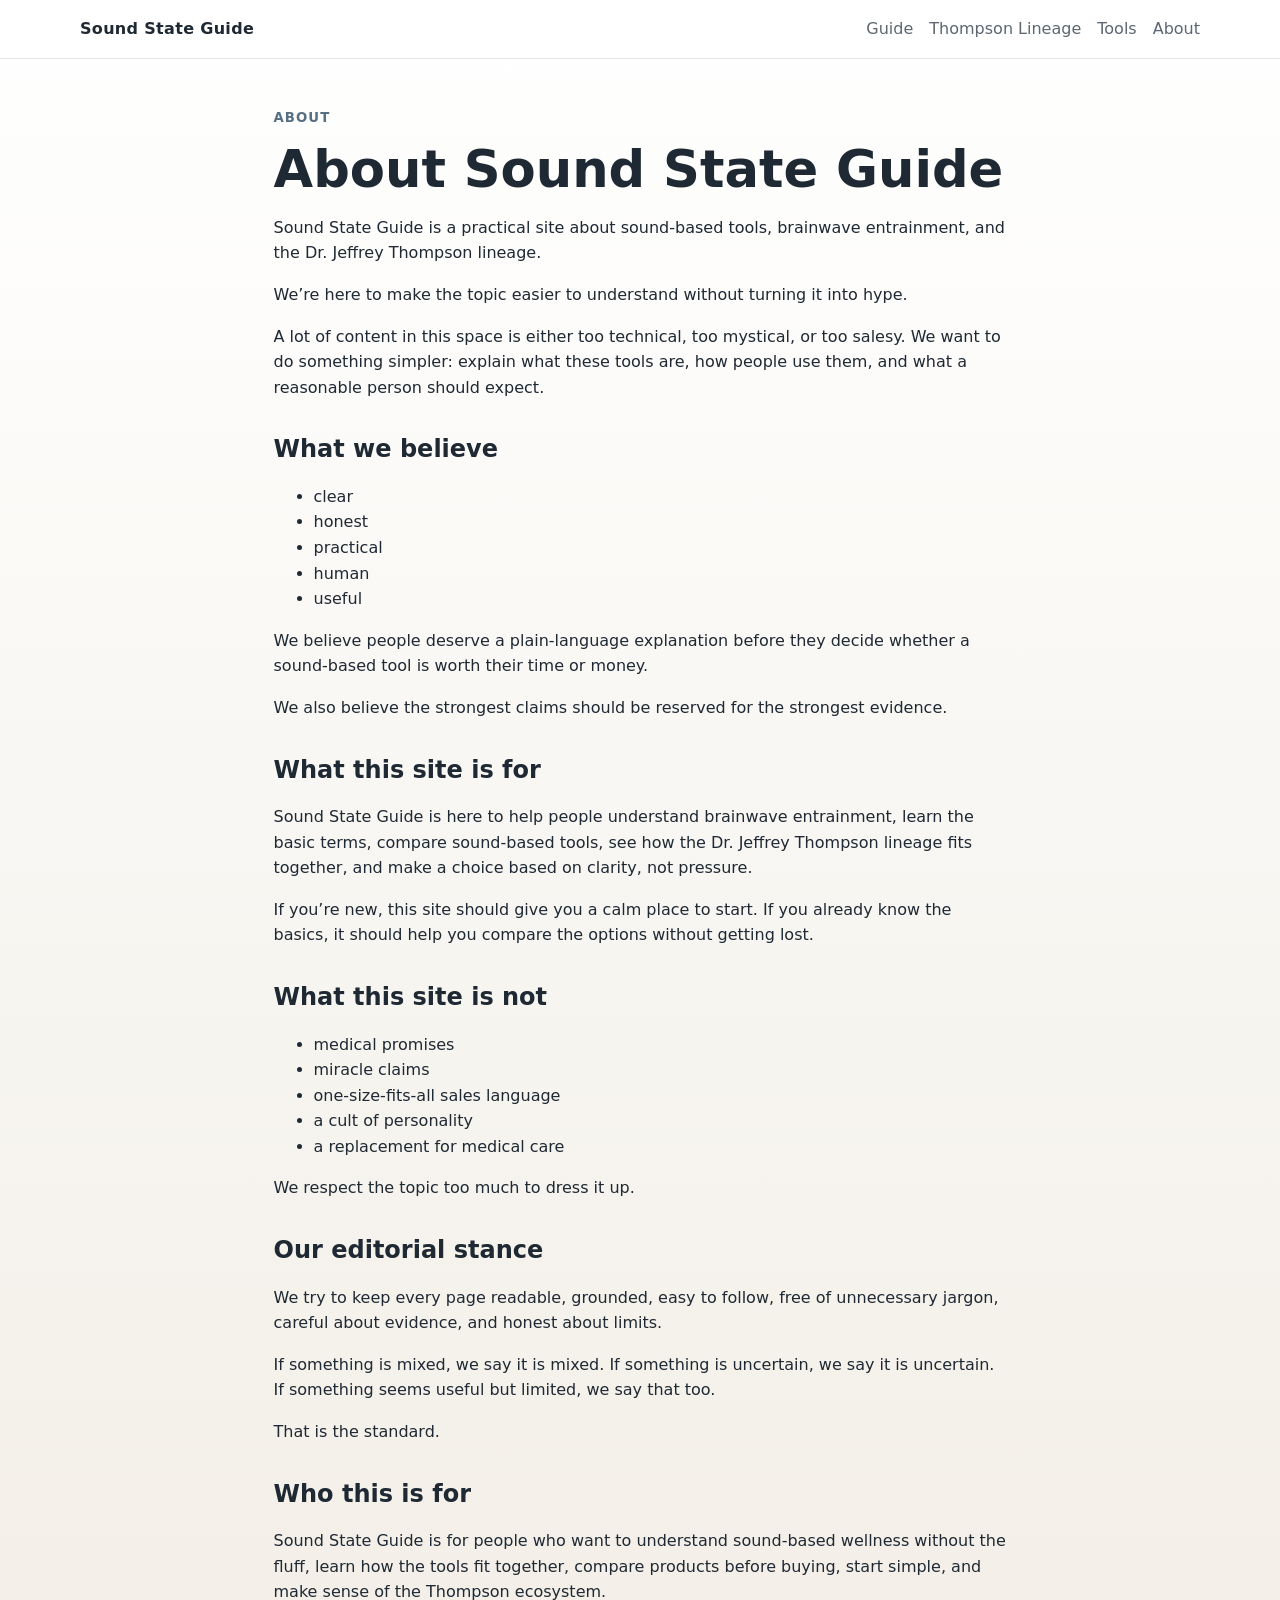
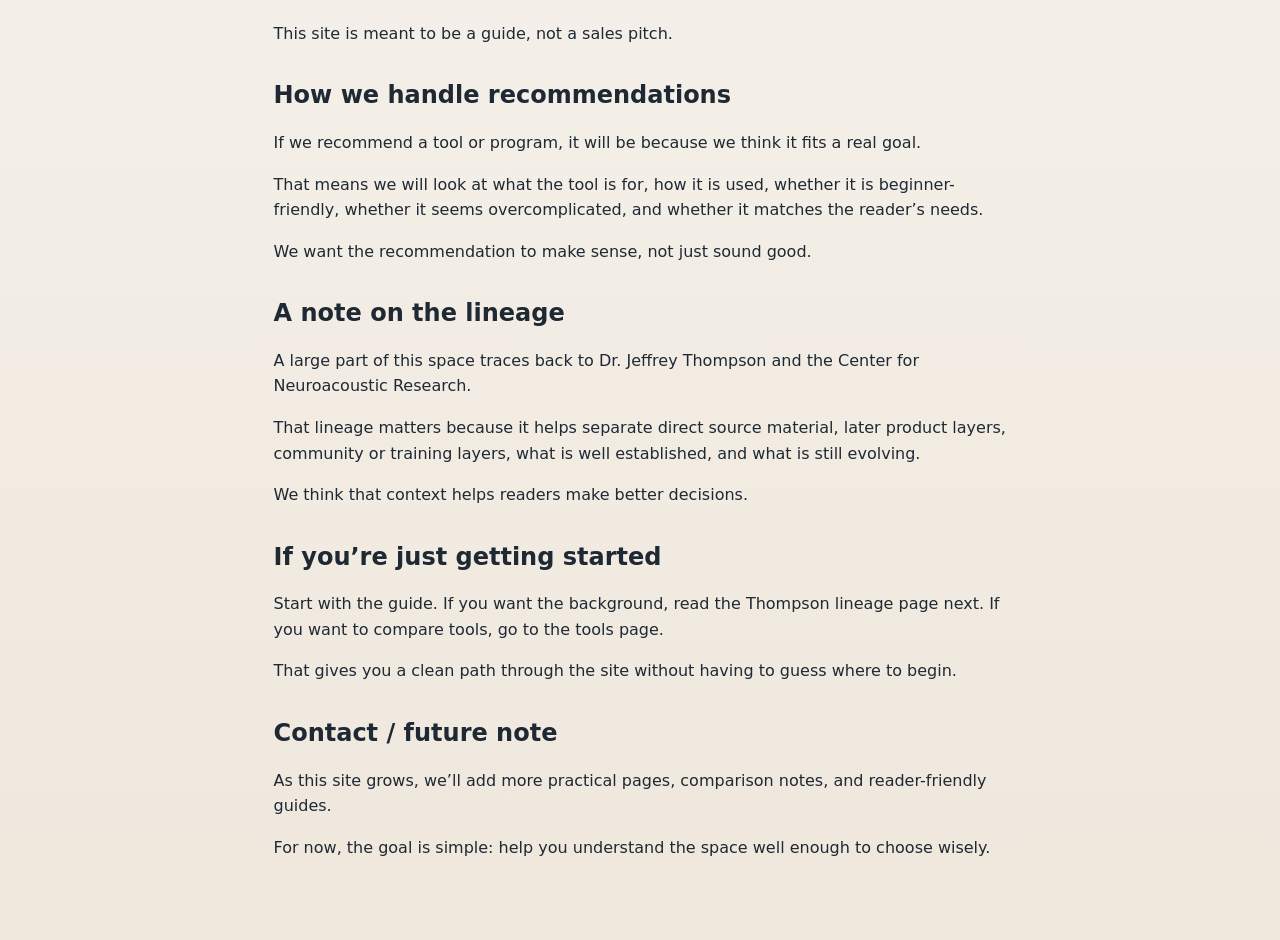
==== about/index.html @ a7209b44 "build Sound State Guide starter site 👾 Generated with [Letta Code](https://letta.com)  Co-Authored-B" ====
<!doctype html>
<html lang="en">
<head>
  <meta charset="utf-8" />
  <meta name="viewport" content="width=device-width, initial-scale=1" />
  <title>About | Sound State Guide</title>
  <meta name="description" content="About Sound State Guide and its practical, humanized approach to sound-based tools and the Dr. Jeffrey Thompson lineage." />
  <link rel="icon" href="/assets/img/favicon.svg" type="image/svg+xml" />
  <link rel="stylesheet" href="/assets/css/styles.css" />
  <script type="application/ld+json">{
    "@context": "https://schema.org",
    "@graph": [
      {
        "@type": "WebPage",
        "@id": "https://focusingpulse.github.io/Sound-State-Guide/about/#webpage",
        "url": "https://focusingpulse.github.io/Sound-State-Guide/about/",
        "name": "About",
        "description": "About Sound State Guide and its practical, humanized approach to sound-based tools and the Dr. Jeffrey Thompson lineage.",
        "isPartOf": {
          "@id": "https://focusingpulse.github.io/Sound-State-Guide/#website"
        }
      },
      {
        "@type": "AboutPage",
        "@id": "https://focusingpulse.github.io/Sound-State-Guide/about/#aboutpage",
        "name": "About Sound State Guide",
        "description": "About Sound State Guide and its editorial stance."
      }
    ]
  }</script>
</head>
<body>
  <header class="site-header">
    <div class="container nav-wrap">
      <a class="brand" href="/">Sound State Guide</a>
      <nav class="site-nav" aria-label="Primary">
        <a href="/guide/">Guide</a>
        <a href="/thompson-lineage/">Thompson Lineage</a>
        <a href="/tools/">Tools</a>
        <a href="/about/">About</a>
      </nav>
    </div>
  </header>
  <main class="page">
    <div class="container prose">
      <p class="eyebrow">About</p>
      <h1>About Sound State Guide</h1>
      <p>Sound State Guide is a practical site about sound-based tools, brainwave entrainment, and the Dr. Jeffrey Thompson lineage.</p>
      <p>We’re here to make the topic easier to understand without turning it into hype.</p>
      <p>A lot of content in this space is either too technical, too mystical, or too salesy. We want to do something simpler: explain what these tools are, how people use them, and what a reasonable person should expect.</p>

      <h2>What we believe</h2>
      <ul>
        <li>clear</li>
        <li>honest</li>
        <li>practical</li>
        <li>human</li>
        <li>useful</li>
      </ul>
      <p>We believe people deserve a plain-language explanation before they decide whether a sound-based tool is worth their time or money.</p>
      <p>We also believe the strongest claims should be reserved for the strongest evidence.</p>

      <h2>What this site is for</h2>
      <p>Sound State Guide is here to help people understand brainwave entrainment, learn the basic terms, compare sound-based tools, see how the Dr. Jeffrey Thompson lineage fits together, and make a choice based on clarity, not pressure.</p>
      <p>If you’re new, this site should give you a calm place to start. If you already know the basics, it should help you compare the options without getting lost.</p>

      <h2>What this site is not</h2>
      <ul>
        <li>medical promises</li>
        <li>miracle claims</li>
        <li>one-size-fits-all sales language</li>
        <li>a cult of personality</li>
        <li>a replacement for medical care</li>
      </ul>
      <p>We respect the topic too much to dress it up.</p>

      <h2>Our editorial stance</h2>
      <p>We try to keep every page readable, grounded, easy to follow, free of unnecessary jargon, careful about evidence, and honest about limits.</p>
      <p>If something is mixed, we say it is mixed. If something is uncertain, we say it is uncertain. If something seems useful but limited, we say that too.</p>
      <p>That is the standard.</p>

      <h2>Who this is for</h2>
      <p>Sound State Guide is for people who want to understand sound-based wellness without the fluff, learn how the tools fit together, compare products before buying, start simple, and make sense of the Thompson ecosystem.</p>
      <p>This site is meant to be a guide, not a sales pitch.</p>

      <h2>How we handle recommendations</h2>
      <p>If we recommend a tool or program, it will be because we think it fits a real goal.</p>
      <p>That means we will look at what the tool is for, how it is used, whether it is beginner-friendly, whether it seems overcomplicated, and whether it matches the reader’s needs.</p>
      <p>We want the recommendation to make sense, not just sound good.</p>

      <h2>A note on the lineage</h2>
      <p>A large part of this space traces back to Dr. Jeffrey Thompson and the Center for Neuroacoustic Research.</p>
      <p>That lineage matters because it helps separate direct source material, later product layers, community or training layers, what is well established, and what is still evolving.</p>
      <p>We think that context helps readers make better decisions.</p>

      <h2>If you’re just getting started</h2>
      <p>Start with the guide. If you want the background, read the Thompson lineage page next. If you want to compare tools, go to the tools page.</p>
      <p>That gives you a clean path through the site without having to guess where to begin.</p>

      <h2>Contact / future note</h2>
      <p>As this site grows, we’ll add more practical pages, comparison notes, and reader-friendly guides.</p>
      <p>For now, the goal is simple: help you understand the space well enough to choose wisely.</p>
    </div>
  </main>
</body>
</html>
---- assets/css/styles.css ----
:root {
  --bg: #f6f4ef;
  --bg-alt: #efe7dc;
  --panel: #ffffff;
  --soft: #ece6db;
  --text: #1f2933;
  --muted: #5d6770;
  --accent: #566f82;
  --accent-2: #7a8f6a;
  --accent-dark: #334954;
  --border: rgba(31, 41, 51, 0.12);
  --shadow: 0 16px 40px rgba(31, 41, 51, 0.08);
  --radius: 20px;
  --max: 1120px;
}

* { box-sizing: border-box; }
html { scroll-behavior: smooth; }
body {
  margin: 0;
  font-family: Inter, ui-sans-serif, system-ui, -apple-system, BlinkMacSystemFont, "Segoe UI", sans-serif;
  color: var(--text);
  background:
    linear-gradient(180deg, rgba(255,255,255,0.9) 0%, rgba(246,244,239,0.95) 40%, rgba(239,231,220,1) 100%);
  line-height: 1.6;
}
a { color: inherit; text-decoration: none; }
img { max-width: 100%; display: block; }

.container {
  width: min(100% - 2rem, var(--max));
  margin: 0 auto;
}

.site-header {
  position: sticky;
  top: 0;
  z-index: 10;
  backdrop-filter: blur(10px);
  background: rgba(255,255,255,0.78);
  border-bottom: 1px solid var(--border);
}

.nav-wrap {
  display: flex;
  align-items: center;
  justify-content: space-between;
  gap: 1rem;
  padding: 1rem 0;
}

.brand {
  font-weight: 800;
  letter-spacing: 0.02em;
}

.site-nav {
  display: flex;
  flex-wrap: wrap;
  gap: 1rem;
  color: var(--muted);
}

.site-nav a:hover,
.site-nav a:focus-visible,
.brand:hover,
.brand:focus-visible {
  color: var(--accent-dark);
}

.hero {
  position: relative;
  padding: 5rem 0 3rem;
  overflow: hidden;
}

.hero::before,
.hero::after {
  content: "";
  position: absolute;
  inset: auto;
  border-radius: 999px;
  filter: blur(18px);
  opacity: 0.45;
  pointer-events: none;
}

.hero::before {
  width: 24rem;
  height: 24rem;
  background: radial-gradient(circle, rgba(86,111,130,0.25) 0%, rgba(86,111,130,0) 70%);
  top: -8rem;
  right: -6rem;
  transform: translateY(-18px);
  animation: driftUp 12s ease-in-out infinite alternate;
}

.hero::after {
  width: 18rem;
  height: 18rem;
  background: radial-gradient(circle, rgba(122,143,106,0.2) 0%, rgba(122,143,106,0) 70%);
  bottom: -7rem;
  left: -4rem;
  transform: translateY(20px);
  animation: driftDown 14s ease-in-out infinite alternate;
}

.hero-grid {
  position: relative;
  display: grid;
  grid-template-columns: 1.4fr 0.9fr;
  gap: 2rem;
  align-items: stretch;
  z-index: 1;
}

.eyebrow {
  margin: 0 0 0.75rem;
  text-transform: uppercase;
  letter-spacing: 0.08em;
  color: var(--accent);
  font-size: 0.83rem;
  font-weight: 700;
}

h1, h2, h3 {
  line-height: 1.15;
  margin-top: 0;
}

h1 {
  font-size: clamp(2.6rem, 5vw, 4.8rem);
  margin-bottom: 1rem;
}

.lead {
  font-size: clamp(1.05rem, 2vw, 1.25rem);
  color: var(--muted);
  max-width: 60ch;
}

.cta-row {
  display: flex;
  flex-wrap: wrap;
  gap: 0.85rem;
  margin-top: 1.75rem;
}

.button {
  display: inline-flex;
  align-items: center;
  justify-content: center;
  min-height: 48px;
  padding: 0.8rem 1.1rem;
  border-radius: 999px;
  border: 1px solid transparent;
  font-weight: 700;
}

.button.primary {
  background: linear-gradient(135deg, var(--accent), #667d5e);
  color: #fff;
}

.button.primary:hover,
.button.primary:focus-visible {
  background: linear-gradient(135deg, var(--accent-dark), #5d7250);
}

.button.secondary {
  border-color: var(--border);
  background: rgba(255,255,255,0.7);
}

.button.secondary:hover,
.button.secondary:focus-visible {
  border-color: var(--accent);
  color: var(--accent-dark);
}

.hero-card,
.card,
.tile {
  background: var(--panel);
  border: 1px solid var(--border);
  border-radius: var(--radius);
  box-shadow: var(--shadow);
}

.hero-card {
  padding: 1.5rem;
}

.hero-card ul,
.card ul {
  margin: 0;
  padding-left: 1.15rem;
}

.section {
  padding: 1rem 0 3rem;
}

.section.soft {
  background: linear-gradient(180deg, rgba(236,230,219,0.3), rgba(236,230,219,0.95));
  padding: 3rem 0;
}

.grid-2,
.grid-3 {
  display: grid;
  gap: 1.25rem;
}

.grid-2 {
  grid-template-columns: repeat(2, minmax(0, 1fr));
}

.grid-3 {
  grid-template-columns: repeat(3, minmax(0, 1fr));
}

.card,
.tile {
  padding: 1.5rem;
}

.tile {
  position: relative;
  overflow: hidden;
  min-height: 160px;
}

.tile::after {
  content: "";
  position: absolute;
  inset: auto -20% -30% auto;
  width: 10rem;
  height: 10rem;
  border-radius: 50%;
  background: radial-gradient(circle, rgba(86,111,130,0.14) 0%, rgba(86,111,130,0) 70%);
}

.tile:hover,
.tile:focus-visible {
  transform: translateY(-2px);
  transition: transform 0.2s ease;
}

.site-footer {
  padding: 2rem 0 3rem;
  color: var(--muted);
  border-top: 1px solid var(--border);
}

.page {
  padding: 3rem 0 4rem;
}

.page h1 {
  font-size: clamp(2.1rem, 4vw, 3.5rem);
}

.prose {
  max-width: 72ch;
}

.prose h2 {
  margin-top: 2.25rem;
}

.prose table {
  width: 100%;
  border-collapse: collapse;
  margin: 1rem 0 1.5rem;
  background: rgba(255,255,255,0.85);
  border: 1px solid var(--border);
  border-radius: 12px;
  overflow: hidden;
}

.prose th,
.prose td {
  text-align: left;
  padding: 0.85rem 0.9rem;
  border-bottom: 1px solid var(--border);
  vertical-align: top;
}

.prose thead th {
  background: rgba(86,111,130,0.08);
}

.prose tbody tr:last-child td {
  border-bottom: 0;
}

.parallax-band {
  position: relative;
  margin: 3rem 0;
  padding: 2rem 0;
  overflow: hidden;
}

.parallax-band.top {
  background: linear-gradient(180deg, rgba(86,111,130,0.08), transparent);
}

.parallax-band.bottom {
  background: linear-gradient(180deg, transparent, rgba(122,143,106,0.12));
}

.parallax-band .band-shape {
  position: absolute;
  left: 50%;
  width: 160%;
  height: 180px;
  border-radius: 999px;
  opacity: 0.6;
  pointer-events: none;
}

.parallax-band.top .band-shape {
  top: -70px;
  background: radial-gradient(circle, rgba(86,111,130,0.14) 0%, rgba(86,111,130,0) 70%);
  transform: translateX(-50%) translateY(-10px);
  animation: riseBand 16s ease-in-out infinite alternate;
}

.parallax-band.bottom .band-shape {
  bottom: -80px;
  background: radial-gradient(circle, rgba(122,143,106,0.15) 0%, rgba(122,143,106,0) 70%);
  transform: translateX(-50%) translateY(12px);
  animation: fallBand 16s ease-in-out infinite alternate;
}

@keyframes driftUp {
  from { transform: translateY(-18px); }
  to { transform: translateY(10px); }
}

@keyframes driftDown {
  from { transform: translateY(20px); }
  to { transform: translateY(-12px); }
}

@keyframes riseBand {
  from { transform: translateX(-50%) translateY(-14px); }
  to { transform: translateX(-50%) translateY(14px); }
}

@keyframes fallBand {
  from { transform: translateX(-50%) translateY(14px); }
  to { transform: translateX(-50%) translateY(-14px); }
}

@media (max-width: 860px) {
  .hero-grid,
  .grid-2,
  .grid-3 {
    grid-template-columns: 1fr;
  }

  .nav-wrap {
    flex-direction: column;
    align-items: flex-start;
  }
}
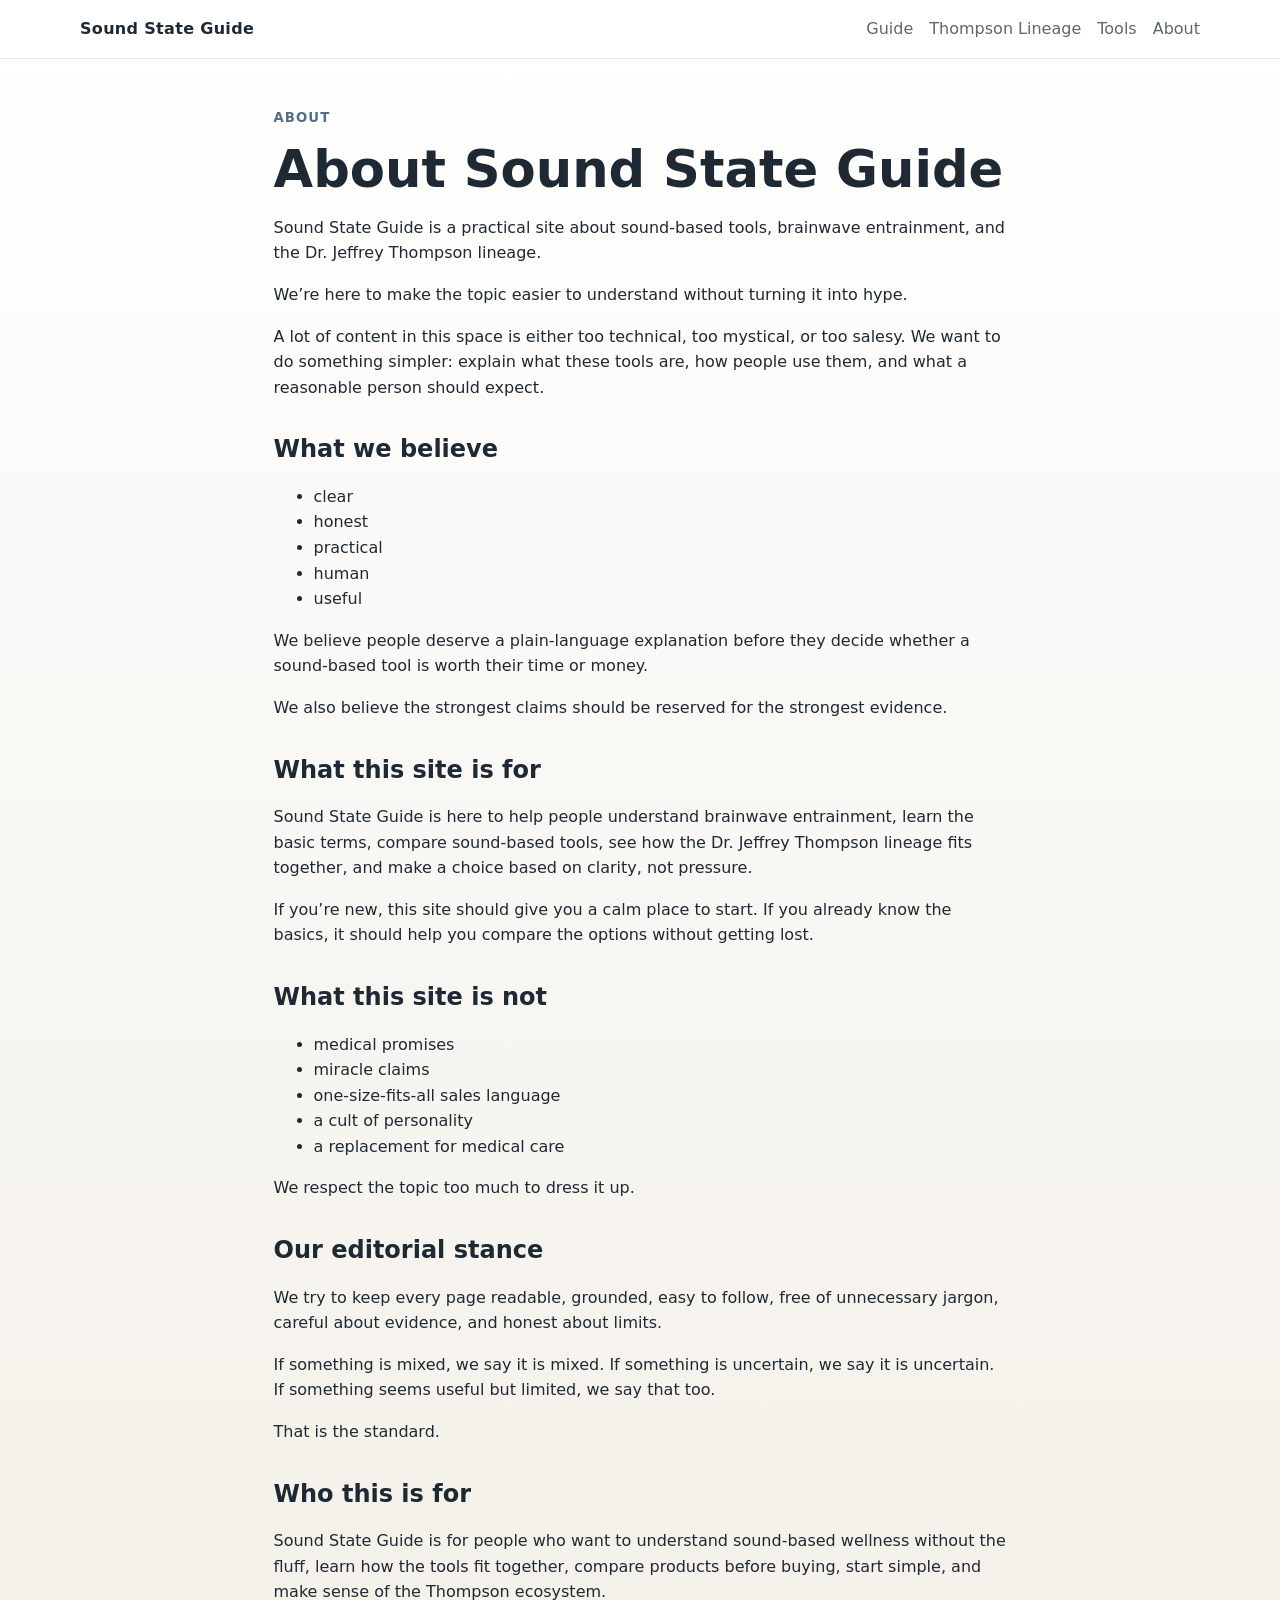
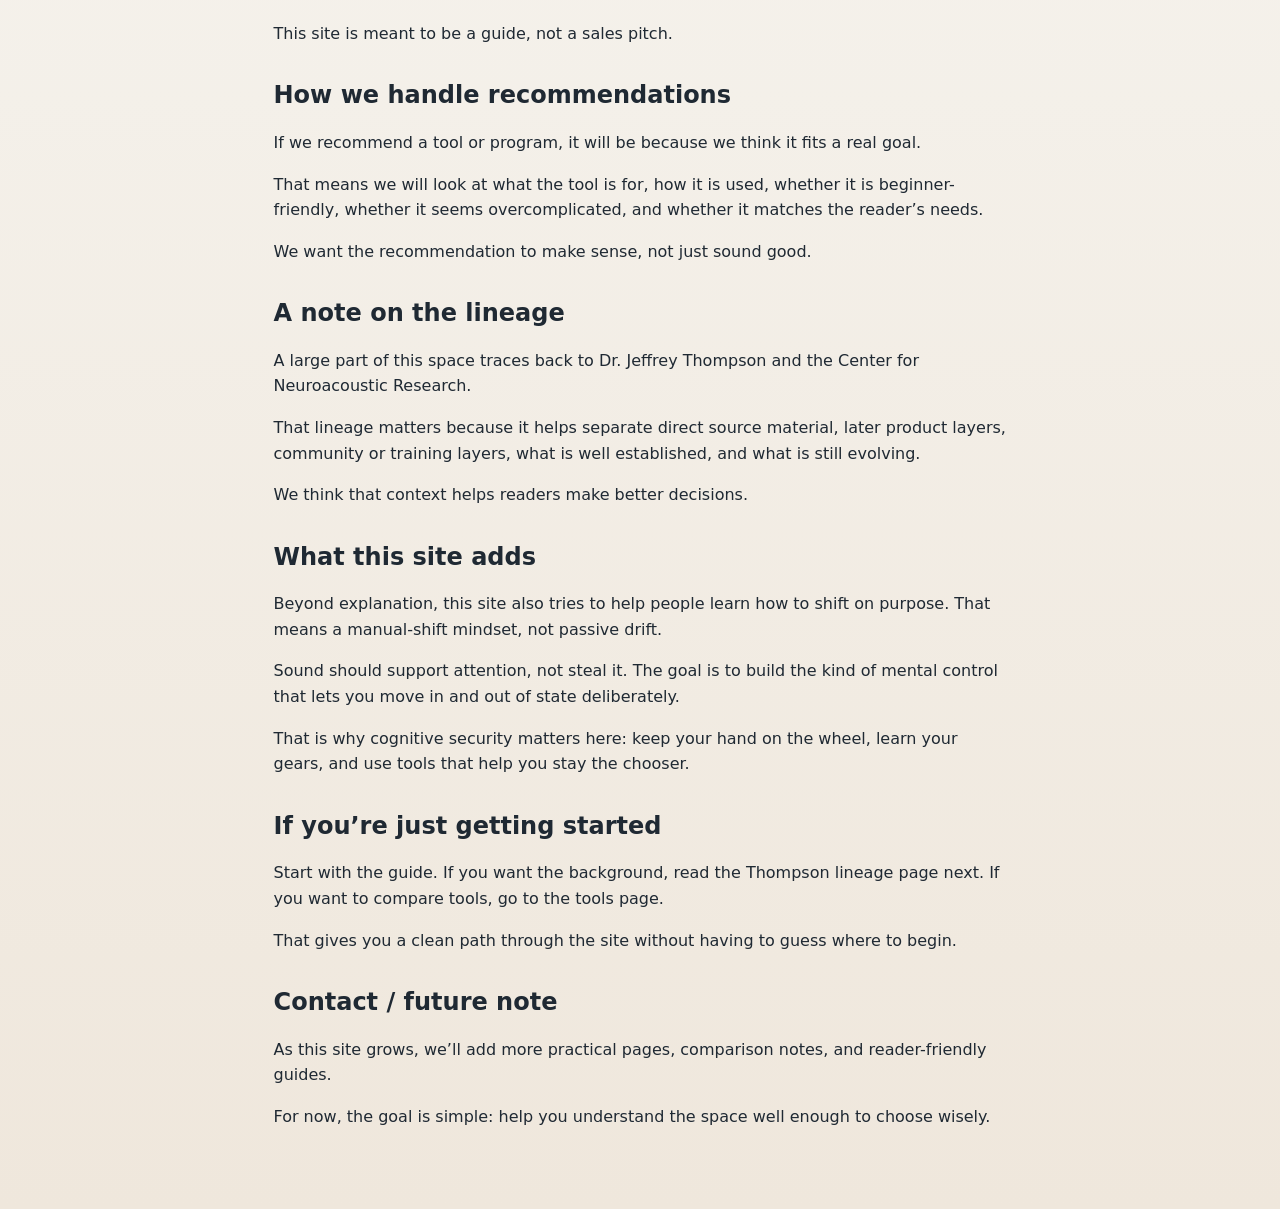
==== commit 1fddec25: "strengthen Sound State Guide visual system 👾 Generated with [Letta Code](https://letta.com)  Co-Auth" ====
--- a/about/index.html
+++ b/about/index.html
@@ -93,6 +93,11 @@
       <p>That lineage matters because it helps separate direct source material, later product layers, community or training layers, what is well established, and what is still evolving.</p>
       <p>We think that context helps readers make better decisions.</p>
 
+      <h2>What this site adds</h2>
+      <p>Beyond explanation, this site also tries to help people learn how to shift on purpose. That means a manual-shift mindset, not passive drift.</p>
+      <p>Sound should support attention, not steal it. The goal is to build the kind of mental control that lets you move in and out of state deliberately.</p>
+      <p>That is why cognitive security matters here: keep your hand on the wheel, learn your gears, and use tools that help you stay the chooser.</p>
+
       <h2>If you’re just getting started</h2>
       <p>Start with the guide. If you want the background, read the Thompson lineage page next. If you want to compare tools, go to the tools page.</p>
       <p>That gives you a clean path through the site without having to guess where to begin.</p>
--- a/assets/css/styles.css
+++ b/assets/css/styles.css
@@ -49,9 +49,18 @@
   padding: 1rem 0;
 }
 
+.nav-wrap-home {
+  padding-block: 1.15rem;
+}
+
 .brand {
   font-weight: 800;
   letter-spacing: 0.02em;
+}
+
+.brand-home {
+  font-size: 1.05rem;
+  text-transform: uppercase;
 }
 
 .site-nav {
@@ -72,6 +81,13 @@
   position: relative;
   padding: 5rem 0 3rem;
   overflow: hidden;
+}
+
+.hero-home {
+  min-height: 100svh;
+  display: grid;
+  align-items: center;
+  padding: 2rem 0 4rem;
 }
 
 .hero::before,
@@ -85,6 +101,30 @@
   pointer-events: none;
 }
 
+.hero-home .hero-glow {
+  position: absolute;
+  left: 50%;
+  width: 180%;
+  height: 220px;
+  transform: translateX(-50%);
+  border-radius: 999px;
+  filter: blur(8px);
+  opacity: 0.7;
+  pointer-events: none;
+}
+
+.hero-home .hero-glow-top {
+  top: 0;
+  background: linear-gradient(180deg, rgba(86,111,130,0.18), rgba(86,111,130,0));
+  animation: riseBand 16s ease-in-out infinite alternate;
+}
+
+.hero-home .hero-glow-bottom {
+  bottom: 0;
+  background: linear-gradient(0deg, rgba(122,143,106,0.18), rgba(122,143,106,0));
+  animation: fallBand 16s ease-in-out infinite alternate;
+}
+
 .hero::before {
   width: 24rem;
   height: 24rem;
@@ -114,6 +154,44 @@
   z-index: 1;
 }
 
+.hero-grid-home {
+  grid-template-columns: minmax(0, 1.2fr) minmax(320px, 0.8fr);
+  align-items: center;
+  gap: 2.5rem;
+  position: relative;
+}
+
+.hero-grid-home::before,
+.hero-grid-home::after {
+  content: "";
+  position: absolute;
+  inset: auto;
+  pointer-events: none;
+  opacity: 0.25;
+}
+
+.hero-grid-home::before {
+  right: -2rem;
+  top: 15%;
+  width: 210px;
+  height: 210px;
+  background: radial-gradient(circle at center, rgba(86,111,130,0.18) 0%, rgba(86,111,130,0) 70%);
+  border-radius: 50%;
+}
+
+.hero-grid-home::after {
+  right: 9rem;
+  top: 54%;
+  width: 120px;
+  height: 120px;
+  background: radial-gradient(circle at center, rgba(122,143,106,0.18) 0%, rgba(122,143,106,0) 70%);
+  border-radius: 50%;
+}
+
+.hero-copy {
+  max-width: 68ch;
+}
+
 .eyebrow {
   margin: 0 0 0.75rem;
   text-transform: uppercase;
@@ -131,6 +209,11 @@
 h1 {
   font-size: clamp(2.6rem, 5vw, 4.8rem);
   margin-bottom: 1rem;
+}
+
+.hero-home h1 {
+  font-size: clamp(3rem, 6vw, 5.6rem);
+  max-width: 11ch;
 }
 
 .lead {
@@ -178,9 +261,39 @@
   color: var(--accent-dark);
 }
 
+.hero-points {
+  display: flex;
+  gap: 0.8rem;
+  flex-wrap: wrap;
+  list-style: none;
+  padding: 0;
+  margin: 1.5rem 0 0;
+}
+
+.hero-points li {
+  padding: 0.55rem 0.9rem;
+  border-radius: 999px;
+  background: rgba(255,255,255,0.72);
+  border: 1px solid var(--border);
+  color: var(--accent-dark);
+  font-size: 0.95rem;
+}
+
+.mini-label,
+.feature-tag,
+.footer-title {
+  margin: 0 0 0.65rem;
+  text-transform: uppercase;
+  letter-spacing: 0.08em;
+  font-size: 0.76rem;
+  font-weight: 800;
+  color: var(--accent);
+}
+
 .hero-card,
 .card,
-.tile {
+.tile,
+.feature-card {
   background: var(--panel);
   border: 1px solid var(--border);
   border-radius: var(--radius);
@@ -191,19 +304,78 @@
   padding: 1.5rem;
 }
 
-.hero-card ul,
-.card ul {
-  margin: 0;
-  padding-left: 1.15rem;
+.hero-side {
+  background: linear-gradient(180deg, rgba(255,255,255,0.96), rgba(246,244,239,0.95));
+}
+
+.hero-stat-grid {
+  display: grid;
+  grid-template-columns: repeat(2, minmax(0, 1fr));
+  gap: 0.85rem;
+  margin-top: 1rem;
+}
+
+.hero-stat-grid div {
+  padding: 0.85rem;
+  border-radius: 14px;
+  background: rgba(86,111,130,0.06);
+  border: 1px solid rgba(86,111,130,0.08);
+}
+
+.hero-stat-grid strong {
+  display: block;
+  margin-bottom: 0.25rem;
+}
+
+.hero-stat-grid span {
+  color: var(--muted);
+  font-size: 0.92rem;
 }
 
 .section {
   padding: 1rem 0 3rem;
+}
+
+.section-lifted {
+  margin-top: -1rem;
 }
 
 .section.soft {
   background: linear-gradient(180deg, rgba(236,230,219,0.3), rgba(236,230,219,0.95));
   padding: 3rem 0;
+}
+
+.feature-row {
+  display: grid;
+  grid-template-columns: repeat(2, minmax(0, 1fr));
+  gap: 1.25rem;
+}
+
+.feature-card {
+  padding: 1.75rem;
+  position: relative;
+  overflow: hidden;
+}
+
+.feature-card::after {
+  content: "";
+  position: absolute;
+  right: -1.5rem;
+  top: -1rem;
+  width: 5rem;
+  height: 5rem;
+  border-radius: 50%;
+  background: radial-gradient(circle, rgba(86,111,130,0.12) 0%, rgba(86,111,130,0) 72%);
+  pointer-events: none;
+}
+
+.feature-card-emphasis {
+  background: linear-gradient(180deg, rgba(86,111,130,0.08), rgba(255,255,255,0.96));
+}
+
+.feature-card h2 {
+  font-size: clamp(1.6rem, 3vw, 2.2rem);
+  margin-bottom: 0.75rem;
 }
 
 .grid-2,
@@ -225,10 +397,30 @@
   padding: 1.5rem;
 }
 
+.card-statement {
+  background: linear-gradient(180deg, rgba(255,255,255,0.92), rgba(255,255,255,0.8));
+}
+
 .tile {
   position: relative;
   overflow: hidden;
   min-height: 160px;
+}
+
+.tile-spotlight {
+  background: linear-gradient(180deg, rgba(255,255,255,0.98), rgba(246,244,239,0.93));
+}
+
+.tile-spotlight h3 {
+  display: flex;
+  align-items: center;
+  gap: 0.5rem;
+}
+
+.tile-spotlight h3::before {
+  content: "⚙";
+  font-size: 1rem;
+  color: var(--accent);
 }
 
 .tile::after {
@@ -253,6 +445,25 @@
   border-top: 1px solid var(--border);
 }
 
+.site-footer::before {
+  content: "";
+  display: block;
+  height: 1px;
+  background: linear-gradient(90deg, transparent, rgba(86,111,130,0.25), transparent);
+  margin-bottom: 1.5rem;
+}
+
+.footer-grid {
+  display: grid;
+  grid-template-columns: 1.4fr 0.8fr 0.8fr;
+  gap: 1.5rem;
+}
+
+.site-footer ul {
+  margin: 0;
+  padding-left: 1.1rem;
+}
+
 .page {
   padding: 3rem 0 4rem;
 }
@@ -356,8 +567,11 @@
 
 @media (max-width: 860px) {
   .hero-grid,
+  .hero-grid-home,
+  .feature-row,
   .grid-2,
-  .grid-3 {
+  .grid-3,
+  .footer-grid {
     grid-template-columns: 1fr;
   }
 
@@ -365,4 +579,13 @@
     flex-direction: column;
     align-items: flex-start;
   }
-}
+
+  .hero-home {
+    min-height: auto;
+    padding-top: 3rem;
+  }
+
+  .hero-home h1 {
+    max-width: none;
+  }
+}
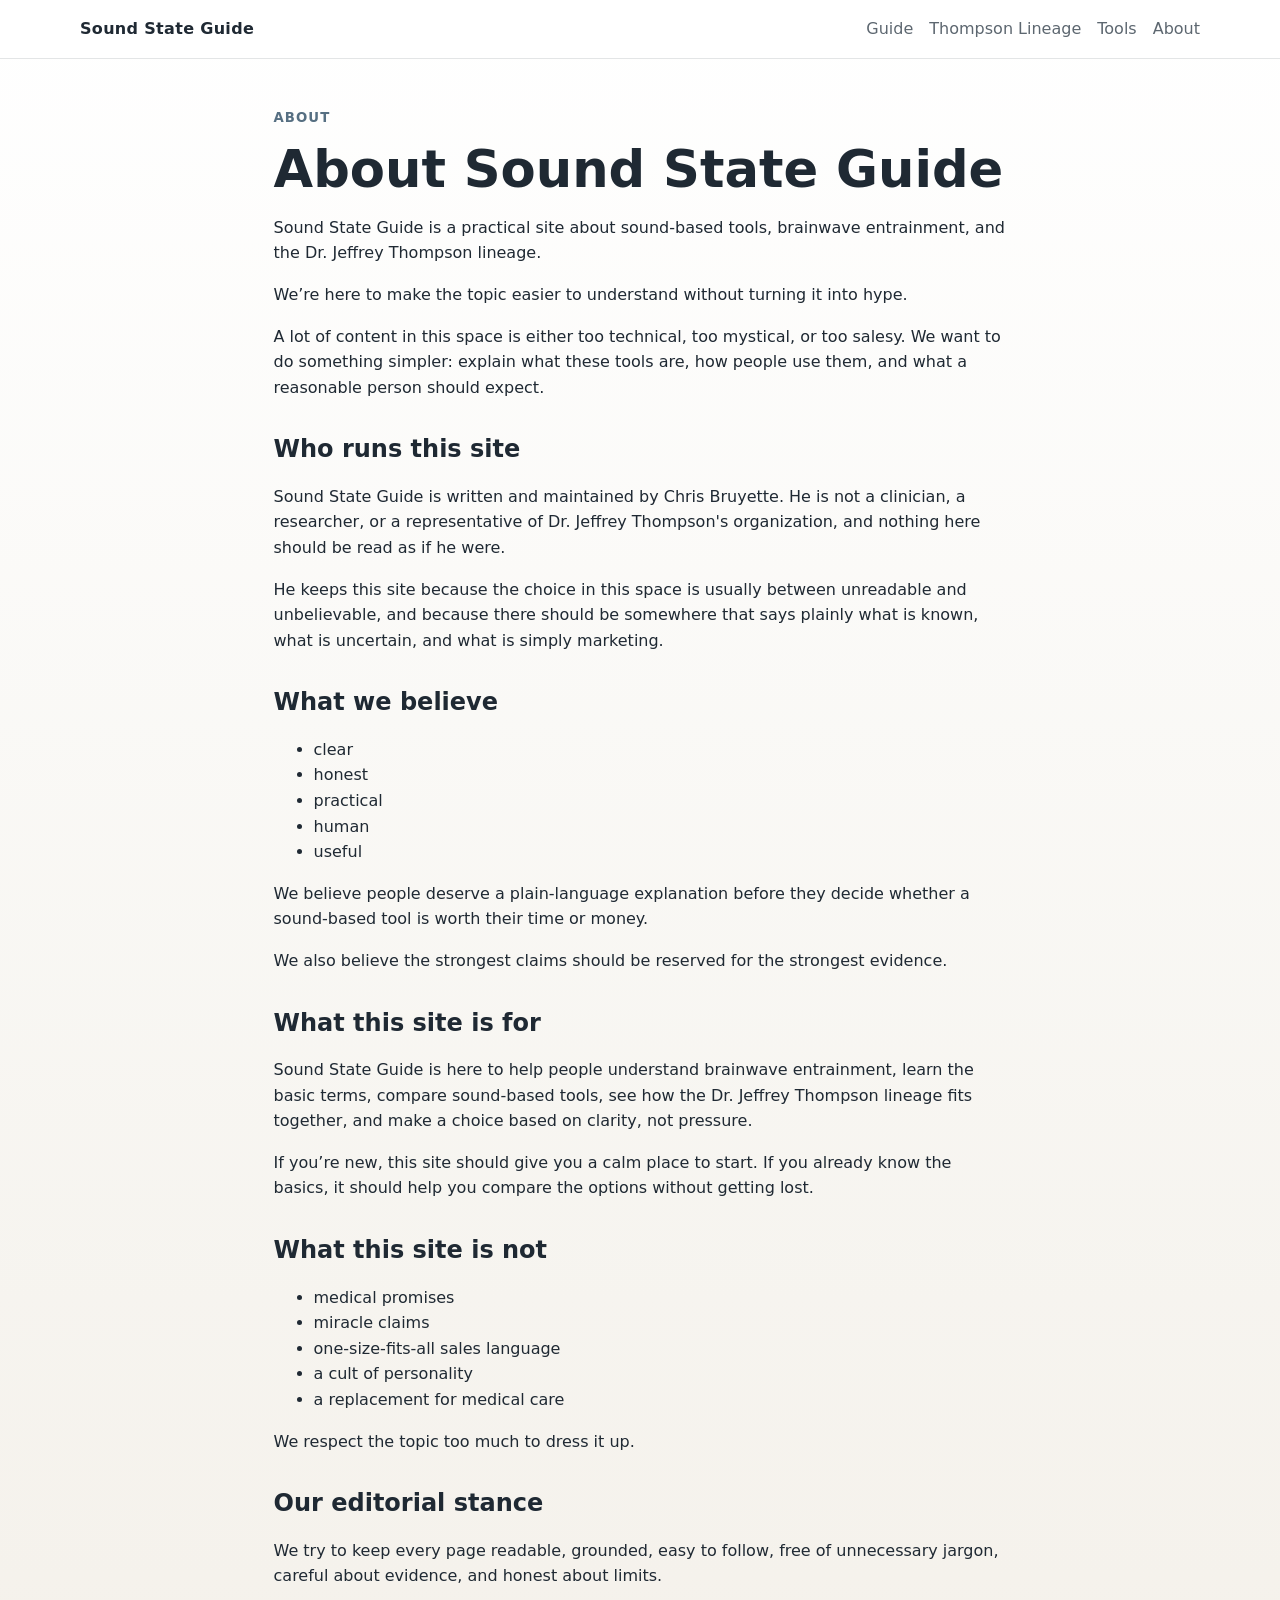
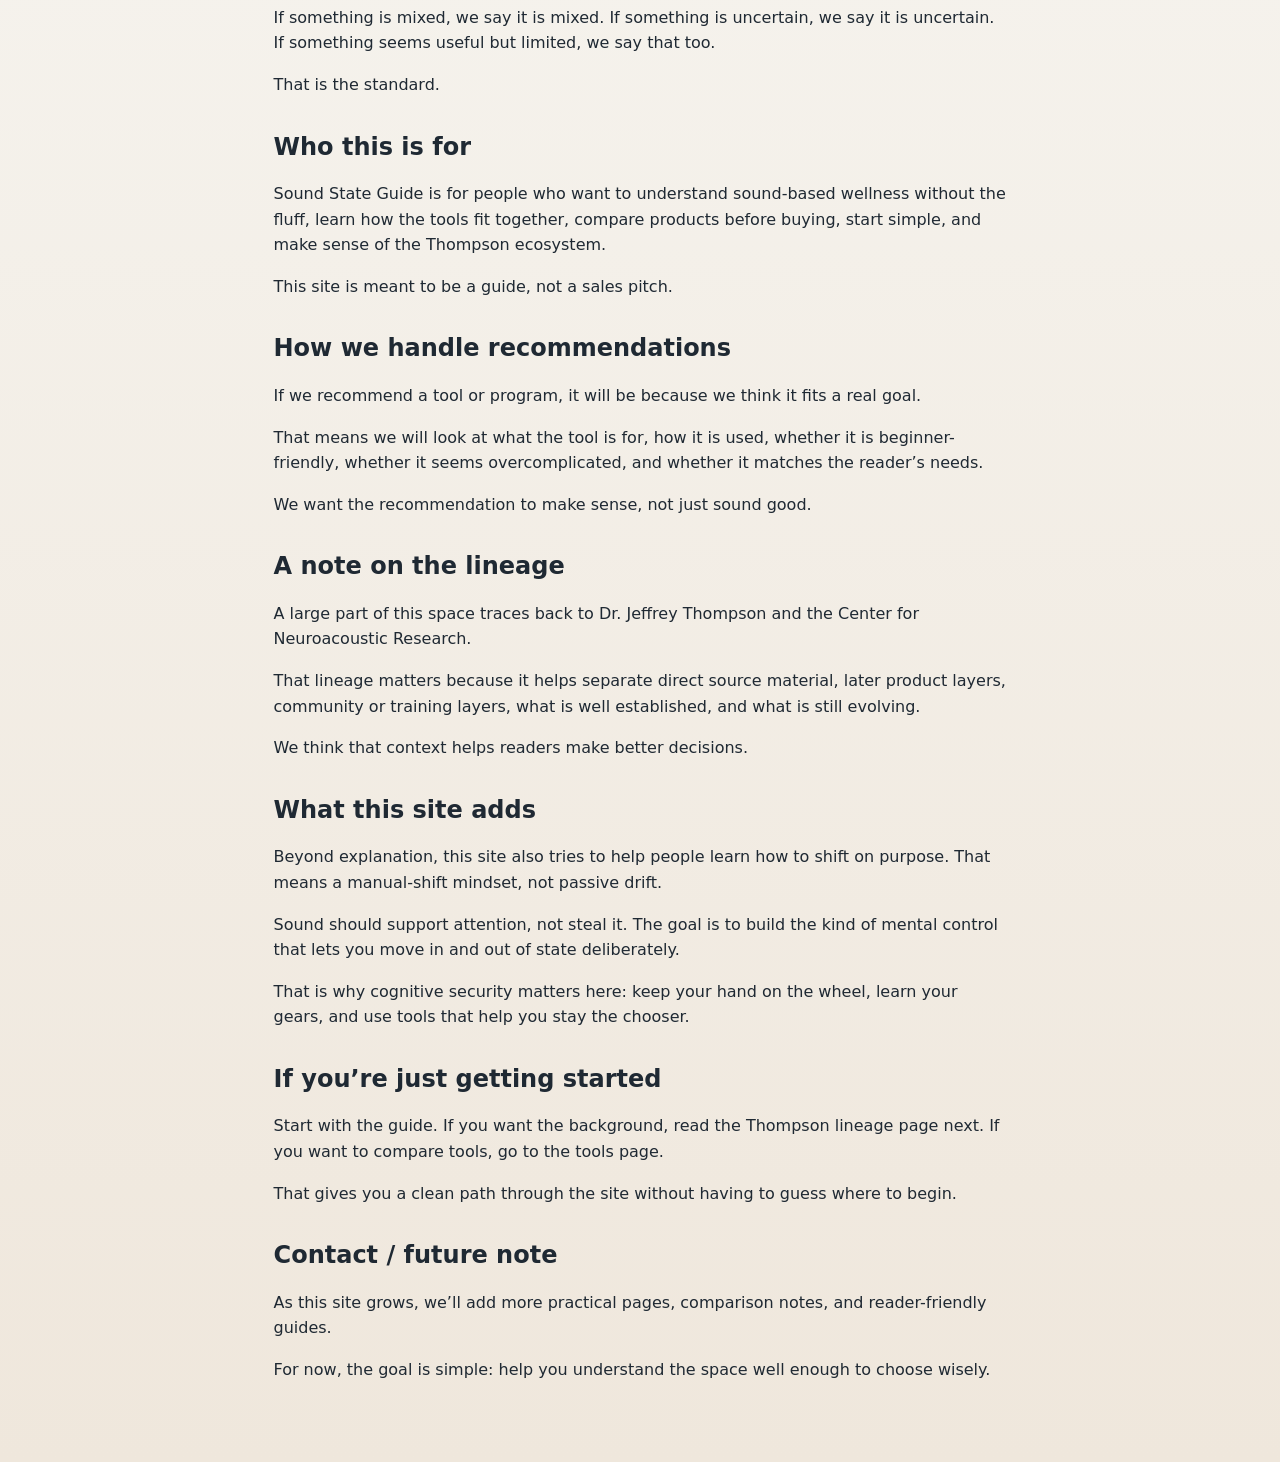
==== commit 09cd4292: "wire the affiliate link, add the disclosure, and add the Person/Organization entity The site had no " ====
--- a/about/index.html
+++ b/about/index.html
@@ -24,7 +24,44 @@
         "@type": "AboutPage",
         "@id": "https://focusingpulse.github.io/Sound-State-Guide/about/#aboutpage",
         "name": "About Sound State Guide",
-        "description": "About Sound State Guide and its editorial stance."
+        "description": "About Sound State Guide and its editorial stance.",
+        "mainEntity": {
+          "@id": "https://focusingpulse.github.io/Sound-State-Guide/#organization"
+        },
+        "author": {
+          "@id": "https://focusingpulse.github.io/Sound-State-Guide/#person"
+        }
+      },
+      {
+        "@type": "Organization",
+        "@id": "https://focusingpulse.github.io/Sound-State-Guide/#organization",
+        "name": "Sound State Guide",
+        "url": "https://focusingpulse.github.io/Sound-State-Guide/",
+        "knowsAbout": [
+          "Brainwave entrainment",
+          "Sound therapy",
+          "Neuroacoustics",
+          "Vibroacoustic therapy",
+          "Binaural beats",
+          "Sound-based wellness tools"
+        ],
+        "founder": {
+          "@id": "https://focusingpulse.github.io/Sound-State-Guide/#person"
+        }
+      },
+      {
+        "@type": "Person",
+        "@id": "https://focusingpulse.github.io/Sound-State-Guide/#person",
+        "name": "Chris Bruyette",
+        "worksFor": {
+          "@id": "https://focusingpulse.github.io/Sound-State-Guide/#organization"
+        },
+        "knowsAbout": [
+          "Brainwave entrainment",
+          "Sound therapy",
+          "Neuroacoustics",
+          "Vibroacoustic therapy"
+        ]
       }
     ]
   }</script>
@@ -48,6 +85,10 @@
       <p>Sound State Guide is a practical site about sound-based tools, brainwave entrainment, and the Dr. Jeffrey Thompson lineage.</p>
       <p>We’re here to make the topic easier to understand without turning it into hype.</p>
       <p>A lot of content in this space is either too technical, too mystical, or too salesy. We want to do something simpler: explain what these tools are, how people use them, and what a reasonable person should expect.</p>
+
+      <h2>Who runs this site</h2>
+      <p>Sound State Guide is written and maintained by Chris Bruyette. He is not a clinician, a researcher, or a representative of Dr. Jeffrey Thompson's organization, and nothing here should be read as if he were.</p>
+      <p>He keeps this site because the choice in this space is usually between unreadable and unbelievable, and because there should be somewhere that says plainly what is known, what is uncertain, and what is simply marketing.</p>
 
       <h2>What we believe</h2>
       <ul>
--- a/assets/css/styles.css
+++ b/assets/css/styles.css
@@ -589,3 +589,18 @@
     max-width: none;
   }
 }
+
+.disclosure {
+  margin: 2rem 0;
+  padding: 1.1rem 1.25rem;
+  border-left: 4px solid var(--accent);
+  background: var(--bg-alt);
+  border-radius: 0 10px 10px 0;
+  color: var(--muted);
+  font-size: 0.95rem;
+  line-height: 1.65;
+}
+
+.disclosure strong {
+  color: var(--text);
+}
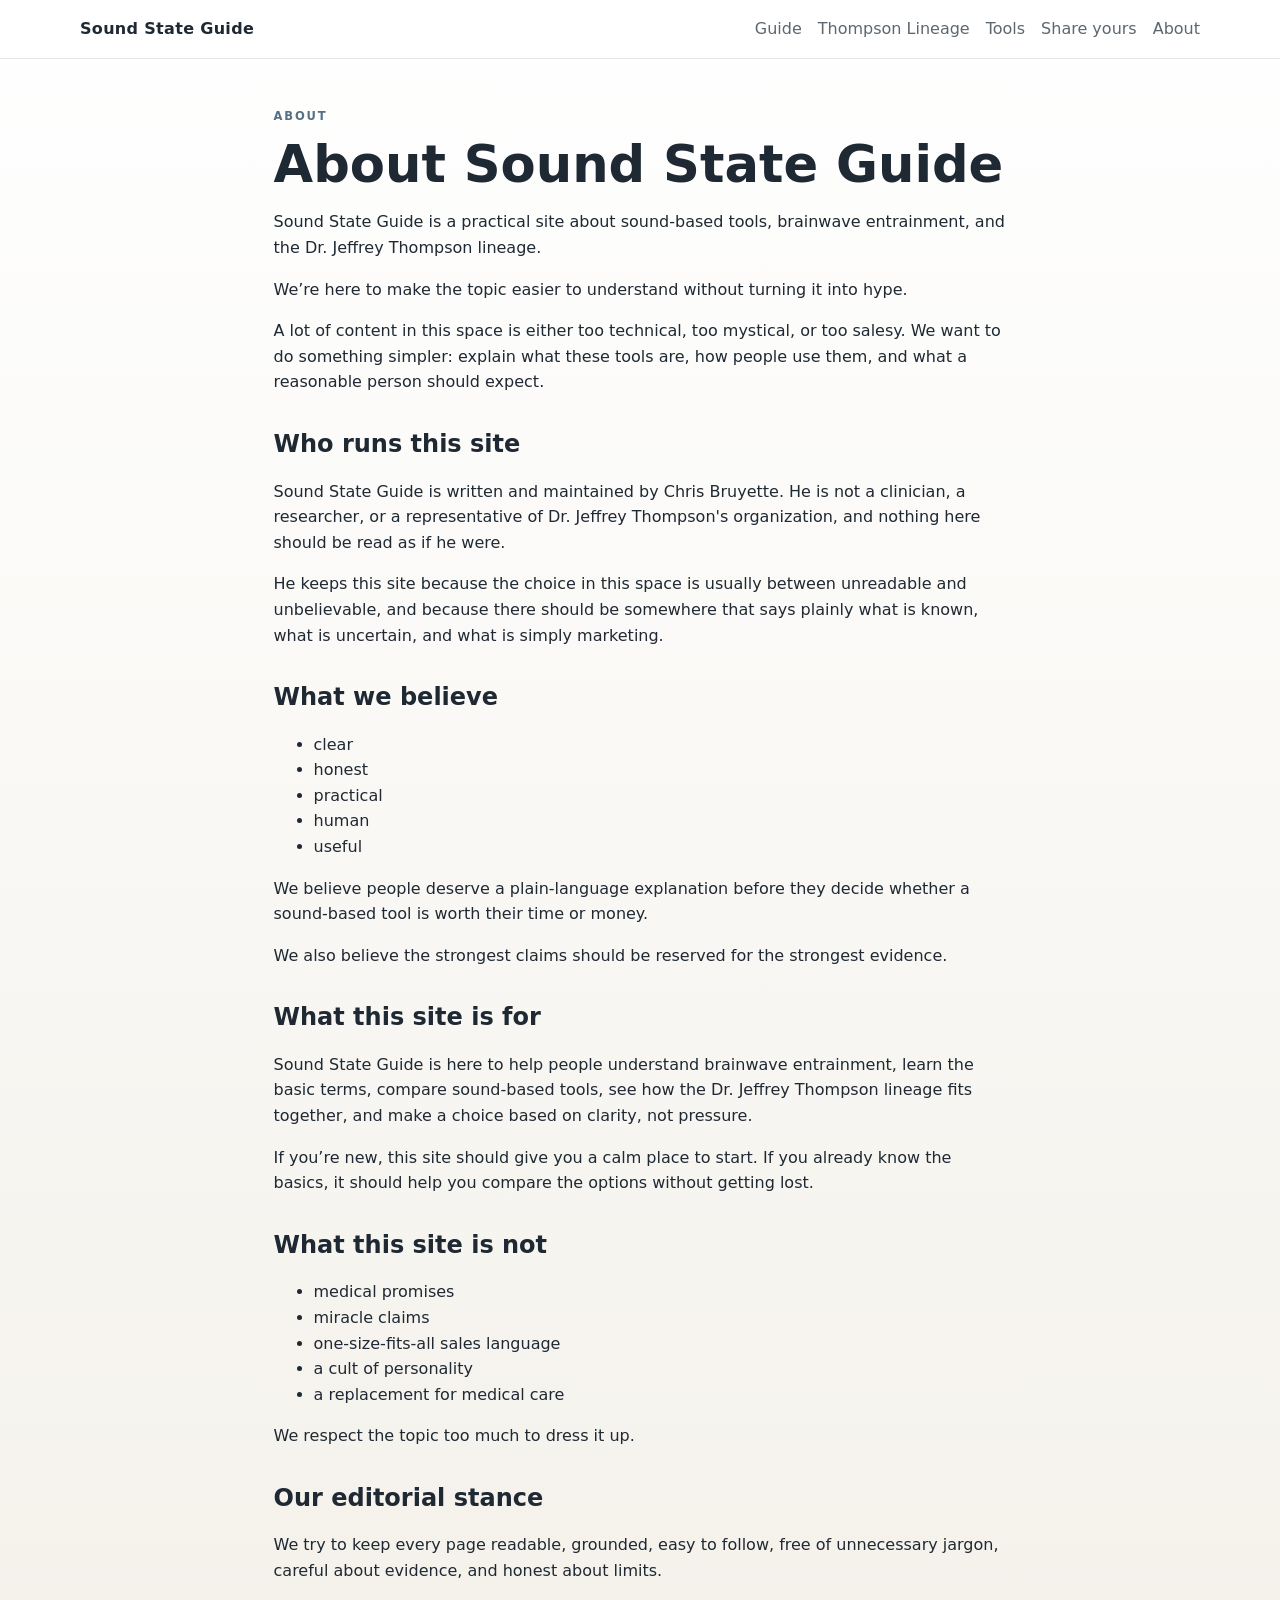
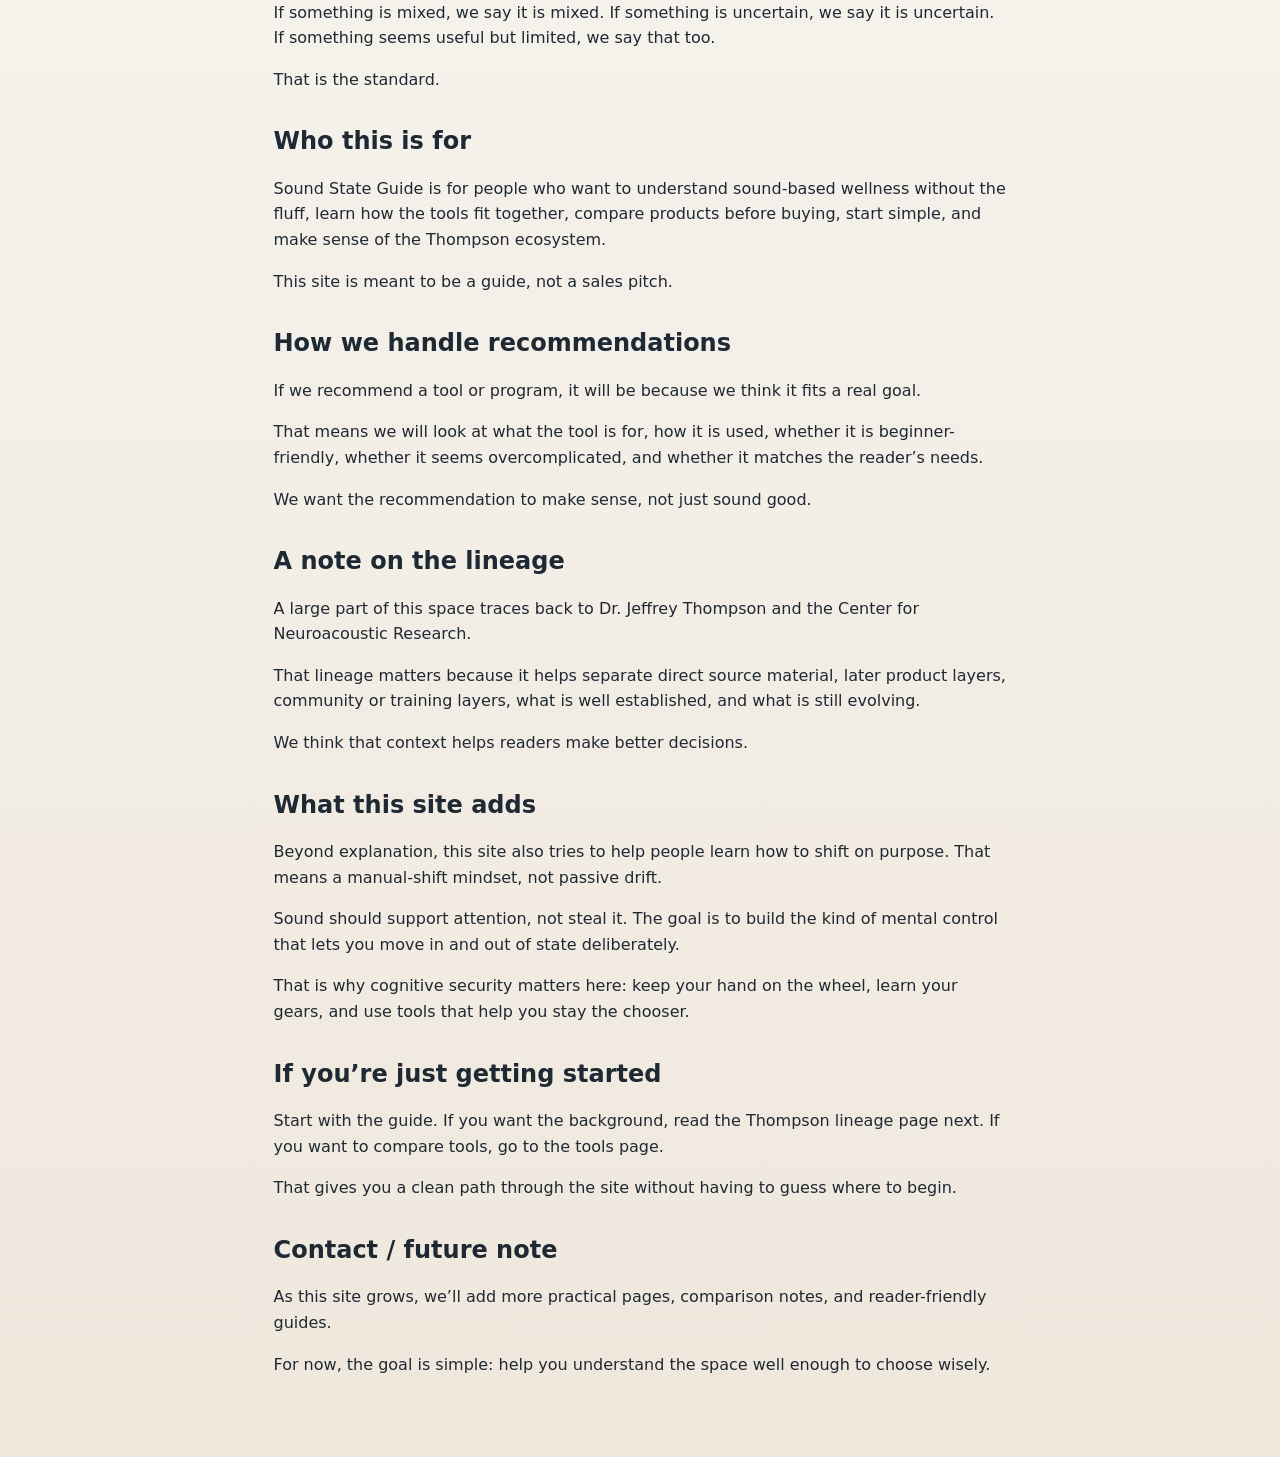
==== commit 7f71d186: "Sound State: the picker and the experience page Chris's brief: a site that introduces, lets someone " ====
--- a/about/index.html
+++ b/about/index.html
@@ -5,8 +5,8 @@
   <meta name="viewport" content="width=device-width, initial-scale=1" />
   <title>About | Sound State Guide</title>
   <meta name="description" content="About Sound State Guide and its practical, humanized approach to sound-based tools and the Dr. Jeffrey Thompson lineage." />
-  <link rel="icon" href="/assets/img/favicon.svg" type="image/svg+xml" />
-  <link rel="stylesheet" href="/assets/css/styles.css" />
+  <link rel="icon" href="../assets/img/favicon.svg" type="image/svg+xml" />
+  <link rel="stylesheet" href="../assets/css/styles.css" />
   <script type="application/ld+json">{
     "@context": "https://schema.org",
     "@graph": [
@@ -69,12 +69,13 @@
 <body>
   <header class="site-header">
     <div class="container nav-wrap">
-      <a class="brand" href="/">Sound State Guide</a>
+      <a class="brand" href="../">Sound State Guide</a>
       <nav class="site-nav" aria-label="Primary">
-        <a href="/guide/">Guide</a>
-        <a href="/thompson-lineage/">Thompson Lineage</a>
-        <a href="/tools/">Tools</a>
-        <a href="/about/">About</a>
+        <a href="../guide/">Guide</a>
+        <a href="../thompson-lineage/">Thompson Lineage</a>
+        <a href="../tools/">Tools</a>
+        <a href="../share/">Share yours</a>
+        <a href="../about/">About</a>
       </nav>
     </div>
   </header>
--- a/assets/css/styles.css
+++ b/assets/css/styles.css
@@ -604,3 +604,173 @@
 .disclosure strong {
   color: var(--text);
 }
+
+/* ============================================================
+   PICKER — "where do you want to start?"
+   Architectural addition, 2026-10-12. A visitor self-sorts here
+   instead of being handed a catalogue. Uses <details> so it works
+   with no JavaScript and stays readable if the stylesheet fails.
+   ============================================================ */
+.eyebrow {
+  text-transform: uppercase;
+  letter-spacing: 0.16em;
+  font-size: 0.72rem;
+  font-weight: 700;
+  color: var(--accent);
+  margin: 0 0 0.6rem;
+}
+
+.picker {
+  display: grid;
+  gap: 0.85rem;
+  margin-top: 2rem;
+}
+
+.pick {
+  background: var(--panel);
+  border: 1px solid var(--border);
+  border-radius: var(--radius);
+  box-shadow: var(--shadow);
+  overflow: hidden;
+  transition: border-color 180ms ease, transform 180ms ease;
+}
+
+.pick:hover { border-color: var(--accent); }
+
+.pick > summary {
+  list-style: none;
+  cursor: pointer;
+  padding: 1.15rem 1.35rem;
+  display: flex;
+  align-items: center;
+  gap: 1rem;
+  font-weight: 700;
+  font-size: 1.06rem;
+  color: var(--text);
+}
+
+.pick > summary::-webkit-details-marker { display: none; }
+
+.pick > summary::after {
+  content: "+";
+  margin-left: auto;
+  font-size: 1.4rem;
+  font-weight: 400;
+  color: var(--accent);
+  line-height: 1;
+  transition: transform 180ms ease;
+}
+
+.pick[open] > summary::after { transform: rotate(45deg); }
+
+.pick .pick-ask {
+  display: block;
+  font-weight: 500;
+  font-size: 0.9rem;
+  color: var(--muted);
+  margin-top: 0.2rem;
+}
+
+.pick .pick-body {
+  padding: 0 1.35rem 1.35rem;
+  border-top: 1px solid var(--border);
+  margin-top: 0.25rem;
+  padding-top: 1.1rem;
+}
+
+.pick .pick-body p { margin: 0 0 0.9rem; }
+
+.pick .pick-try {
+  background: var(--soft);
+  border-radius: 14px;
+  padding: 0.85rem 1rem;
+  margin: 0 0 1rem;
+  font-size: 0.95rem;
+}
+
+.pick .pick-try b { color: var(--accent-dark); }
+
+.pick-cta {
+  display: inline-flex;
+  align-items: center;
+  gap: 0.45rem;
+  font-weight: 700;
+  color: var(--accent-dark);
+  border-bottom: 2px solid var(--accent-2);
+  padding-bottom: 2px;
+}
+
+.pick-cta:hover { color: var(--accent); }
+.pick-note { font-size: 0.88rem; color: var(--muted); margin-top: 0.9rem; }
+
+/* ============================================================
+   SHARE — the experience mechanism
+   ============================================================ */
+.share-band {
+  background: var(--accent-dark);
+  color: #f2f6f7;
+  border-radius: 28px;
+  padding: 2.4rem 1.8rem;
+  margin: 0 auto;
+  max-width: var(--max);
+  text-align: center;
+}
+.share-band h2 { color: #fff; margin: 0 0 0.7rem; }
+.share-band p { color: #d5e0e4; max-width: 46ch; margin: 0 auto 1.4rem; }
+.share-band .btn { background: #fff; color: var(--accent-dark); }
+.share-band .btn:hover { background: #e8eef0; color: var(--accent-dark); }
+
+.share-form {
+  background: var(--panel);
+  border: 1px solid var(--border);
+  border-radius: var(--radius);
+  box-shadow: var(--shadow);
+  padding: 1.8rem;
+  margin-top: 1.6rem;
+  text-align: left;
+}
+.share-form .fld { margin-bottom: 1.15rem; }
+.share-form label {
+  display: block; font-weight: 700; font-size: 0.92rem; margin-bottom: 0.4rem;
+}
+.share-form .hint { display: block; font-weight: 400; color: var(--muted); font-size: 0.85rem; margin-top: 0.2rem; }
+.share-form input[type=text],
+.share-form input[type=email],
+.share-form select,
+.share-form textarea {
+  width: 100%;
+  font: inherit;
+  color: var(--text);
+  background: #fff;
+  border: 1px solid var(--border);
+  border-radius: 12px;
+  padding: 0.7rem 0.85rem;
+  font-size: 17px;   /* 16px+ so iOS does not zoom the page on focus */
+}
+.share-form textarea { min-height: 150px; resize: vertical; }
+.share-form input:focus, .share-form select:focus, .share-form textarea:focus {
+  outline: 2px solid var(--accent-2); outline-offset: 1px;
+}
+.share-form .consent { display: flex; gap: 0.7rem; align-items: flex-start; font-weight: 500; font-size: 0.95rem; }
+.share-form .consent input { margin-top: 0.3rem; flex: 0 0 auto; }
+.share-form .hp { position: absolute; left: -9999px; width: 1px; height: 1px; overflow: hidden; }
+
+.experience {
+  background: var(--panel);
+  border: 1px solid var(--border);
+  border-left: 4px solid var(--accent-2);
+  border-radius: 18px;
+  padding: 1.4rem 1.5rem;
+  margin-bottom: 1rem;
+}
+.experience .who { font-weight: 700; margin: 0 0 0.35rem; }
+.experience .what { font-size: 0.88rem; color: var(--muted); margin: 0 0 0.8rem; }
+.experience p:last-child { margin-bottom: 0; }
+
+.empty-note {
+  border: 1px dashed var(--border);
+  border-radius: 18px;
+  padding: 1.4rem 1.5rem;
+  color: var(--muted);
+  font-size: 0.95rem;
+}
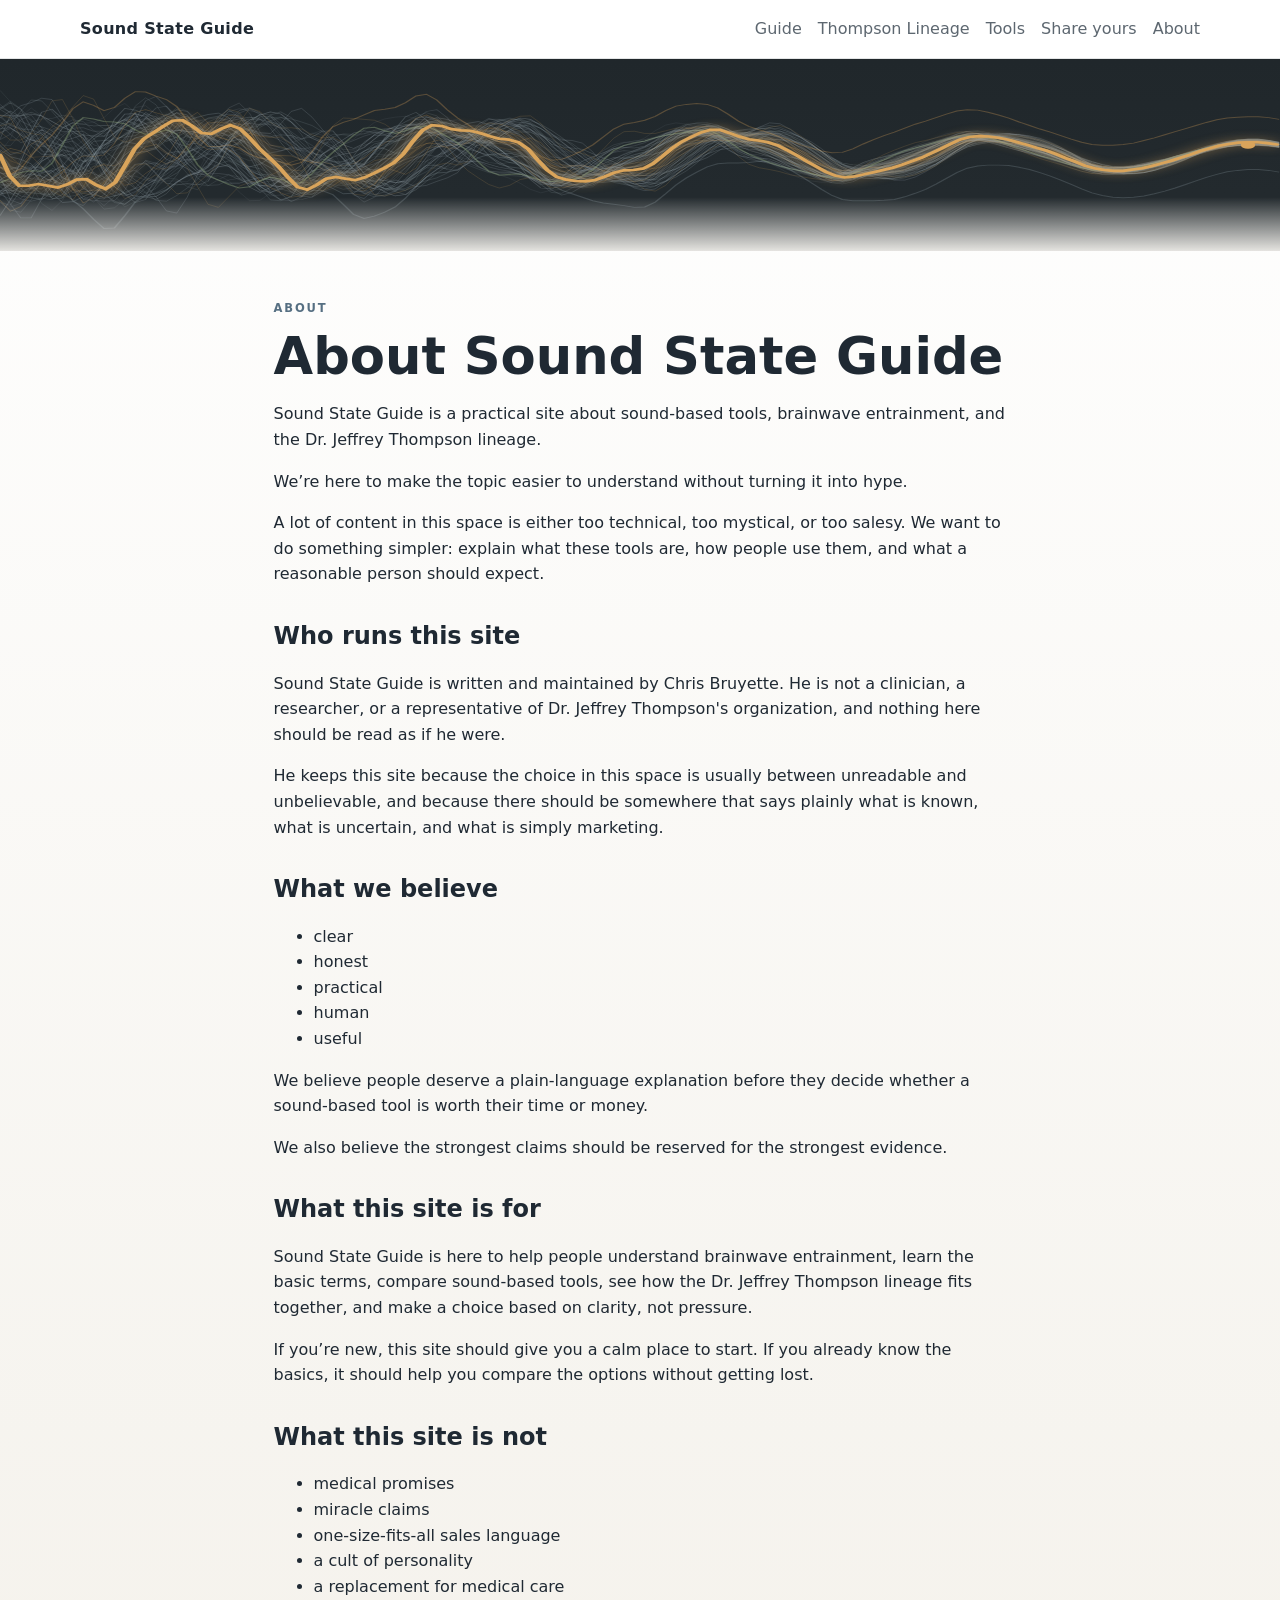
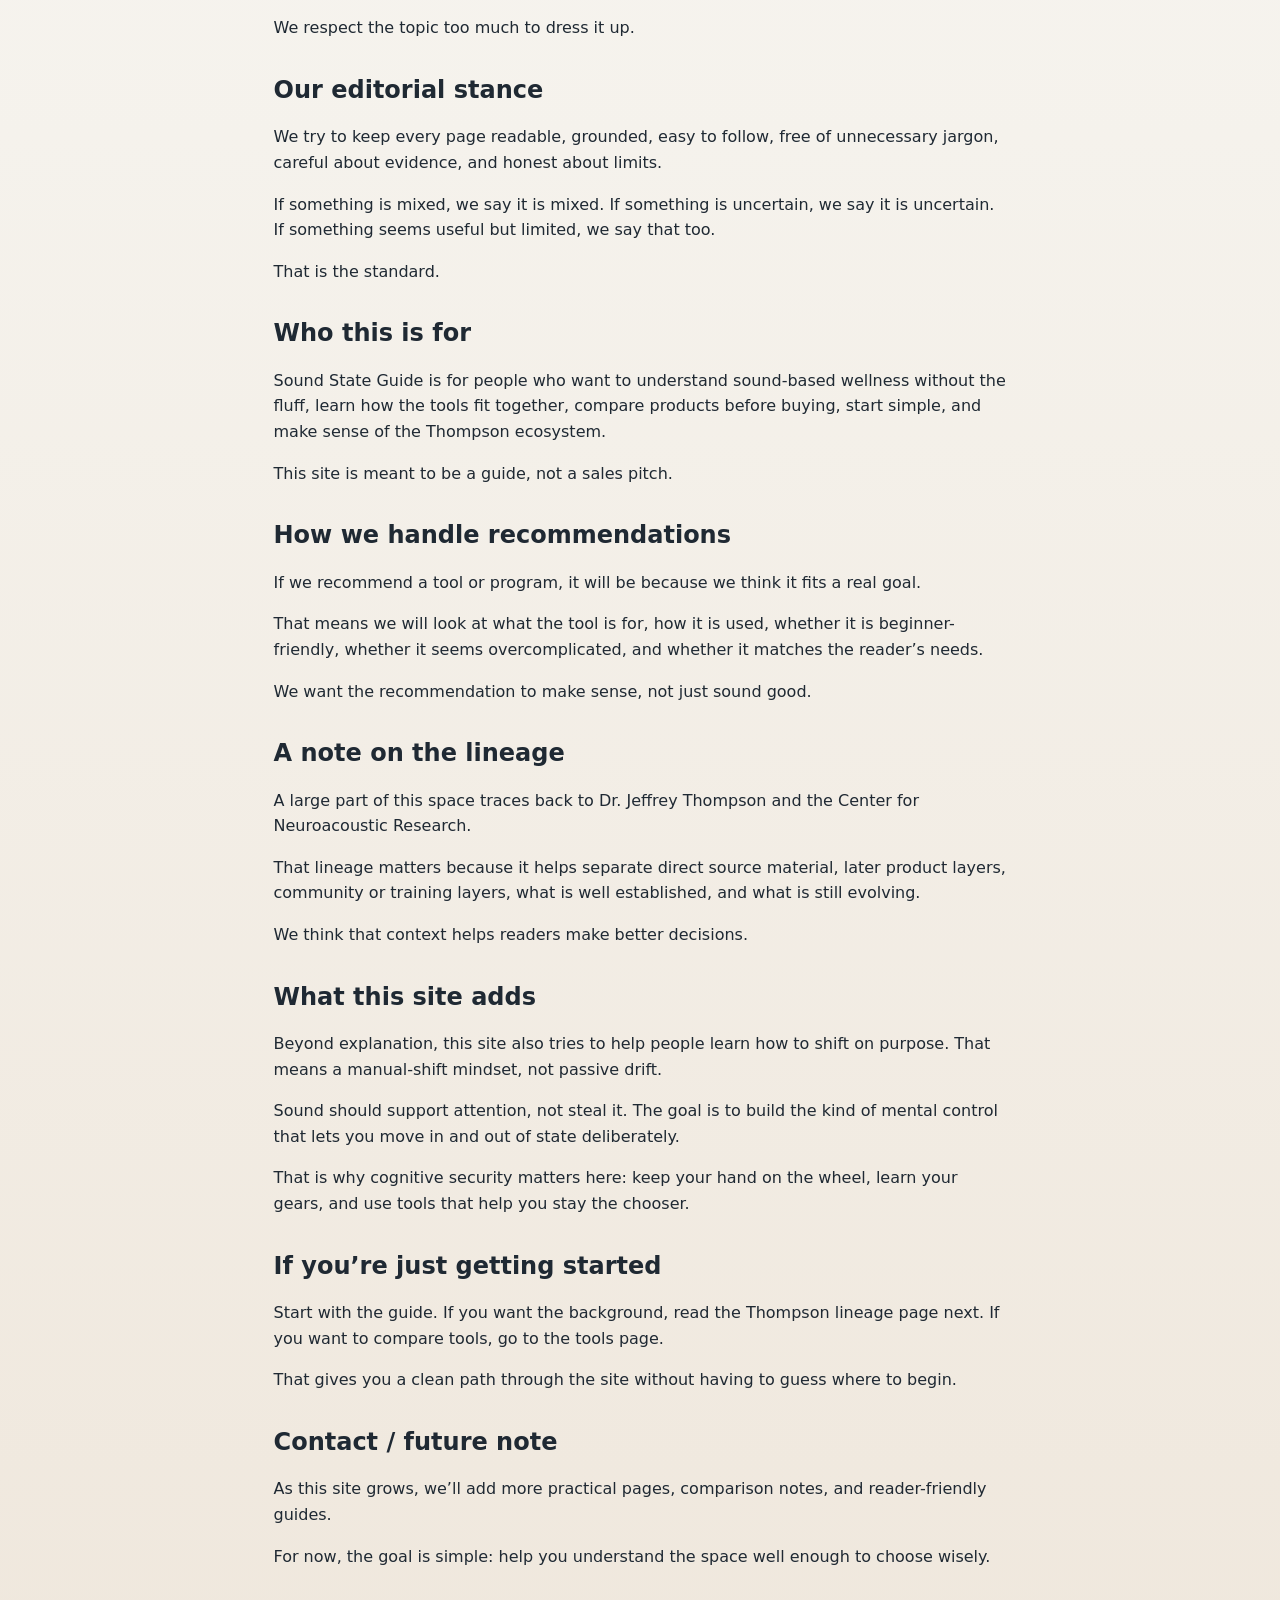
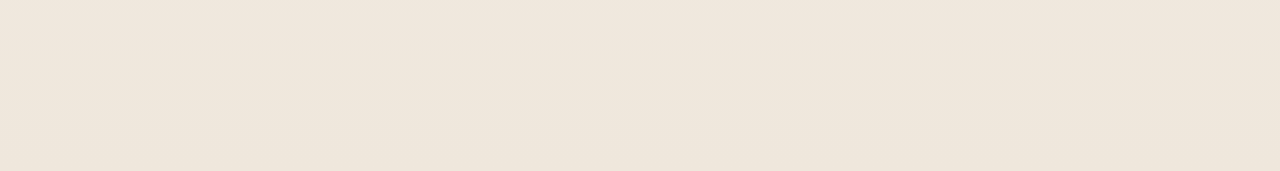
==== commit 70d02160: "live: brass fog system on the homepage and the inner pages Homepage   A fog opening before the hero." ====
--- a/about/index.html
+++ b/about/index.html
@@ -65,6 +65,121 @@
       }
     ]
   }</script>
+  <style>
+    /* ==== brass fog system ==============================================
+       Two elements. Homepage opens in the fog and resolves into the site.
+       A line pinned to the bottom of the window crystallizes as you read
+       and carries the tagline. Inner pages carry only a thin echo.
+       Everything animates opacity and transform only. No filter animates.
+       ================================================================== */
+    :root {
+      --brass: #D9A45B;
+      --brass-hi: #F2EDE3;
+      --brass-mid: #8A979D;
+      --brass-bg: #232A2E;
+      --band-h: clamp(96px, 10vw, 122px);
+    }
+
+    /* ---- the opening ---- */
+    .fogtrack { position: relative; height: 150vh; }
+    .fogstage { position: sticky; top: 0; height: 100vh; overflow: hidden; background: #232A2E; }
+    .fog-bg { position: absolute; inset: 0; }
+    .fog-bg-dark { background: linear-gradient(180deg, #20272B 0%, #232A2E 55%, #1C2226 100%); }
+    .fog-bg-cream { background: #f6f4ef; opacity: 0; }
+    .fog-layer {
+      position: absolute; left: 0; width: 118%; margin-left: -9%;
+      top: 50%; height: auto; transform: translateY(-50%);
+      display: block; pointer-events: none;
+    }
+    .fog-haze {
+      position: absolute; inset: -10%;
+      background:
+        radial-gradient(44% 62% at 10% 40%, rgba(242,237,227,0.34), transparent 70%),
+        radial-gradient(38% 54% at 30% 28%, rgba(242,237,227,0.28), transparent 72%),
+        radial-gradient(46% 66% at 4% 72%, rgba(242,237,227,0.24), transparent 74%),
+        radial-gradient(34% 46% at 48% 58%, rgba(242,237,227,0.16), transparent 76%);
+      filter: blur(34px); pointer-events: none;
+    }
+    .fog-cue {
+      position: absolute; left: 0; right: 0; bottom: 2.6rem; text-align: center;
+      font-family: ui-monospace, monospace; font-size: 0.68rem;
+      letter-spacing: 0.26em; text-transform: uppercase;
+      color: rgba(138,151,157,0.85); pointer-events: none;
+    }
+
+    /* ---- the bottom line ---- */
+    body { padding-bottom: var(--band-h); }
+    .fogband {
+      position: fixed; left: 0; right: 0; bottom: 0; height: var(--band-h);
+      z-index: 40; overflow: hidden; background: var(--brass-bg); pointer-events: none;
+    }
+    .fogband .bl {
+      position: absolute; inset: 0; width: 100%; height: 100%;
+      object-fit: cover; object-position: center center; display: block;
+    }
+    .fogband .bhaze {
+      position: absolute; inset: -20% -10%;
+      background:
+        radial-gradient(42% 90% at 8% 60%, rgba(242,237,227,0.34), transparent 70%),
+        radial-gradient(36% 80% at 26% 40%, rgba(242,237,227,0.26), transparent 72%),
+        radial-gradient(44% 96% at 2% 30%, rgba(242,237,227,0.22), transparent 74%),
+        radial-gradient(30% 70% at 44% 55%, rgba(242,237,227,0.14), transparent 76%);
+      filter: blur(22px); pointer-events: none;
+    }
+    /* a hairline, not a cream fade: the band sits over both the dark opening
+       and the cream page, so a page-coloured fade reads as a light bar at the
+       top of the home page */
+    .fogband .bedge {
+      position: absolute; left: 0; right: 0; top: 0; height: 1px;
+      background: linear-gradient(90deg,
+        rgba(217,164,91,0) 0%, rgba(217,164,91,0.45) 22%,
+        rgba(217,164,91,0.45) 78%, rgba(217,164,91,0) 100%);
+      pointer-events: none;
+    }
+    .fogband .btag { position: absolute; left: 0; right: 0; bottom: 12px; text-align: center; }
+    .fogband .btag strong {
+      display: block; font-size: clamp(0.95rem, 1.5vw, 1.35rem); font-weight: 800;
+      color: var(--brass-hi); text-shadow: 0 2px 14px rgba(35,42,46,0.85);
+    }
+    .fogband .btag span {
+      display: block; margin-top: 0.25rem;
+      font-family: ui-monospace, monospace; font-size: 0.66rem;
+      letter-spacing: 0.2em; text-transform: uppercase; color: rgba(148,161,167,0.95);
+    }
+
+    /* ---- the echo on inner pages ---- */
+    .fog-lid {
+      position: relative; height: clamp(112px, 15vw, 216px); overflow: hidden;
+      background: linear-gradient(180deg, #20272B 0%, #232A2E 70%, #232A2E 100%);
+    }
+    .fog-lid img {
+      position: absolute; inset: 0; width: 100%; height: 100%;
+      object-fit: cover; object-position: center center; display: block;
+    }
+    .fog-lid .lid-signal { animation: lidResolve 1.7s cubic-bezier(.22,.7,.3,1) both; }
+    @keyframes lidResolve {
+      from { opacity: 0.10; transform: translateY(12px); }
+      to   { opacity: 1;    transform: none; }
+    }
+    .fog-lid::after {
+      content: ""; position: absolute; left: 0; right: 0; bottom: 0; height: 54px;
+      background: linear-gradient(180deg, rgba(246,244,239,0) 0%, rgba(246,244,239,0.92) 100%);
+      pointer-events: none;
+    }
+
+    @media (max-width: 700px) {
+      .fogtrack { height: 118vh; }
+      .fog-layer { width: 260%; margin-left: -80%; }
+      .fogband .bl { object-position: center 40%; }
+      .fogband .btag strong { font-size: 0.92rem; }
+      .fogband .btag span { font-size: 0.58rem; letter-spacing: 0.14em; }
+    }
+    @media (prefers-reduced-motion: reduce) {
+      .fogtrack { height: auto; }
+      .fogstage { position: relative; height: 70vh; }
+      .fog-lid .lid-signal { animation: none; opacity: 1; }
+    }
+  </style>
 </head>
 <body>
   <header class="site-header">
@@ -79,6 +194,11 @@
       </nav>
     </div>
   </header>
+  <div class="fog-lid" aria-hidden="true">
+    <img src="../assets/img/band-tangle.svg" alt="" />
+    <img class="lid-signal" src="../assets/img/band-signal.svg" alt="" />
+  </div>
+
   <main class="page">
     <div class="container prose">
       <p class="eyebrow">About</p>
